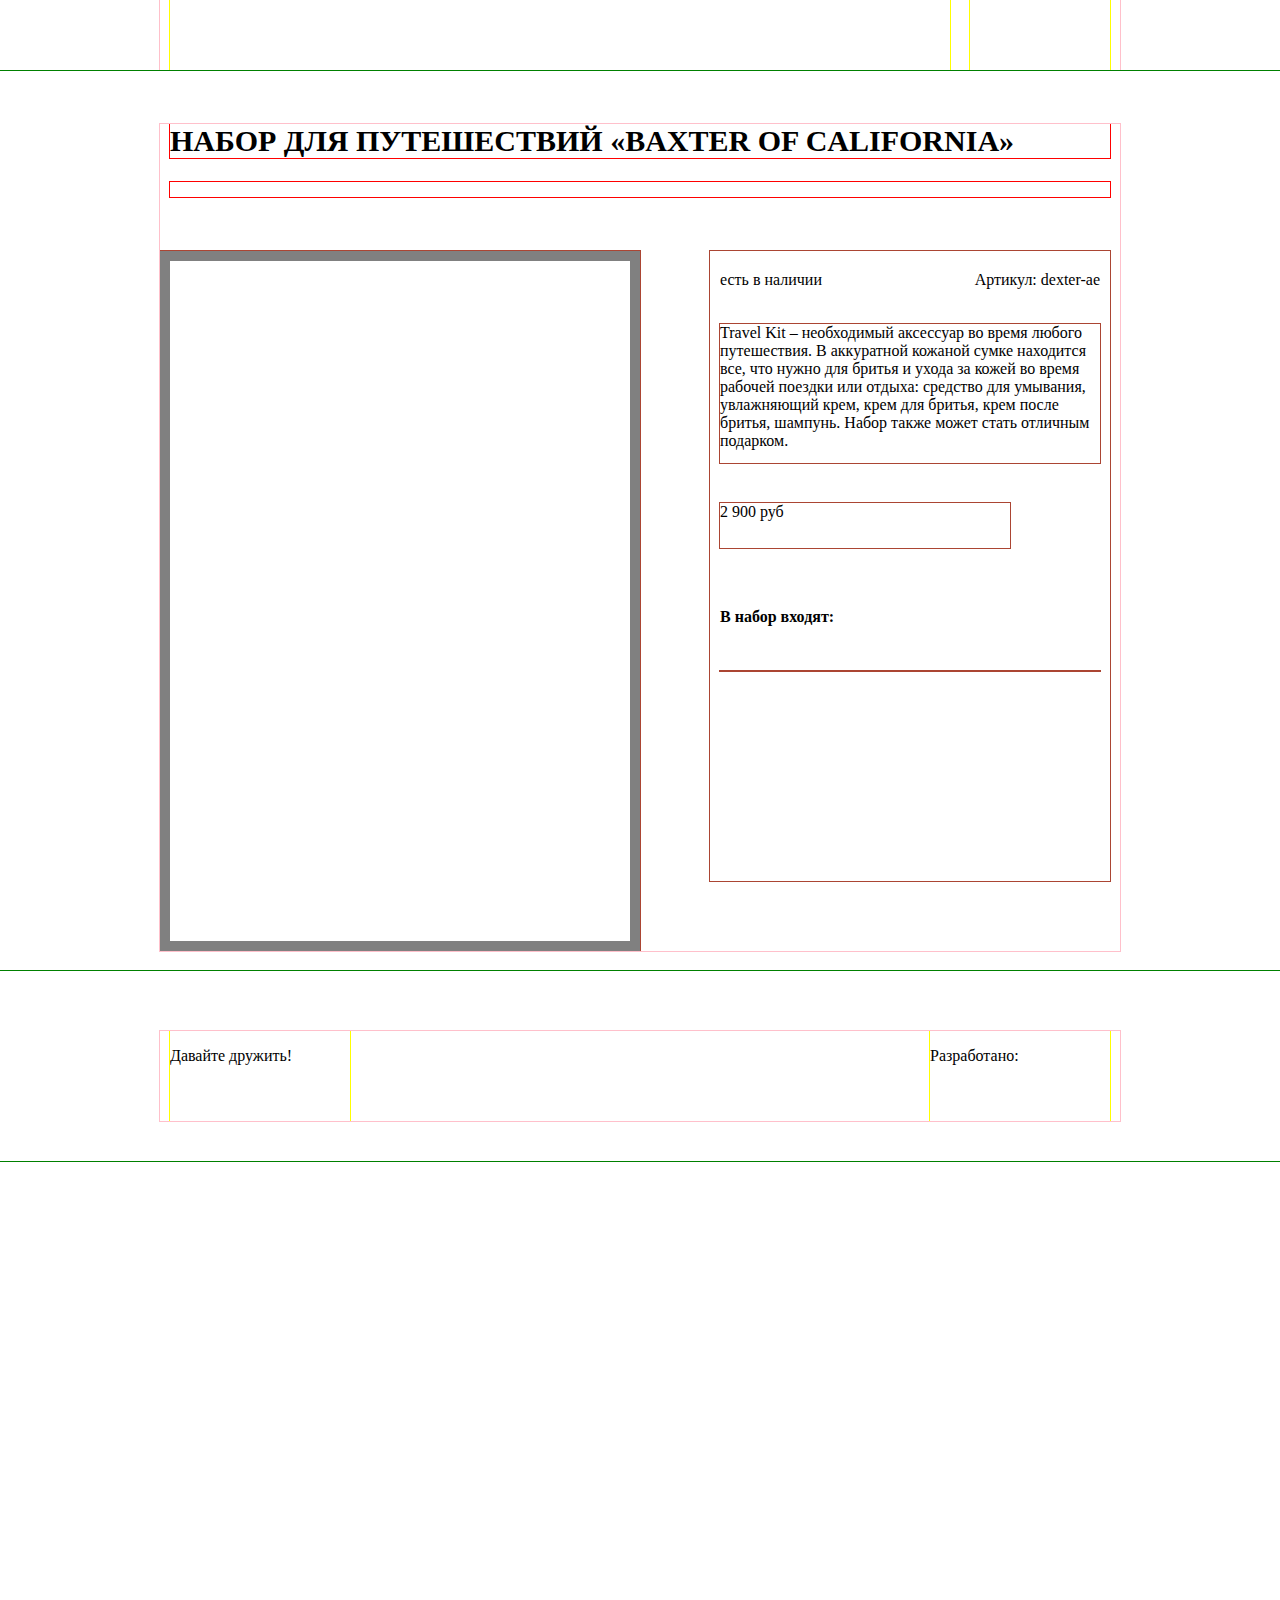
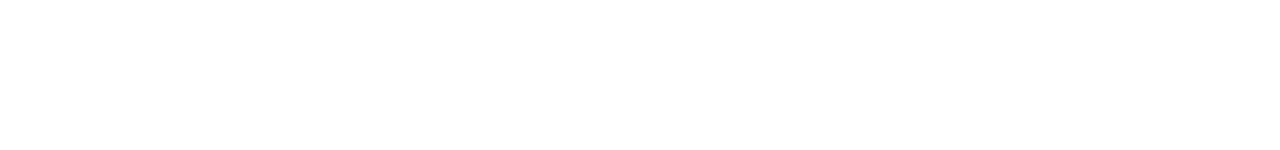
==== item.html @ ddf0040a "Finished grid item.index" ====
<!DOCTYPE html>
<html lang ="ru">
	<head>
		<link href="css/style.css" rel="stylesheet">
		<link href="css/price.css" rel="stylesheet">
		<meta charset="utf-8">
		<title>Барбершоп «Бородинский»</title>
	</head>
	<body>
		<header class="main-header">
			<div class="container clearfix">
				<nav class="main-navigation">
					<ul>
						<li>
							<a href="#">Информация</a>
						</li>
						<li>
							<a href="#">Новости</a>
						</li>
						<li>
							<a href="#">Прайс-лист</a>
						</li>
						<li>
							<a href="#">Магазин</a>
						</li>
						<li>
							<a href="#">Контакты</a>
						</li>
					</ul>
				</nav>
				<div class="user-block">
					<a class="login" href="#">Вход</a>
				</div>
			</div>
		</header>
		<main class="container clearfix">
			<div class="content">
				<h1 class="page-title">набор для путешествий «Baxter of California» </h2>
				<ul class="breadcrumbs">
					<li>
						<a href="#">Главная</a>
						</li>
					<li>
						<a href="#">Магазин</a>
					</li>
					<li>
						<a href="#">Средства для ухода</a>
					</li>
					<li>
						<a href="#">набор для путешествий «Baxter of California» </a>
					</li>
				</ul>
				<div class="item-gallery">
				</div>
				<div class="item-discription ">
				<!--!!!!!!!!!!!!!!itemshop!!!!!!!!-->
					<div class="item-shop clearfix">
						<span class="item-status">
						есть в наличии
						</span>
						<span class="item-articul">
						Артикул: dexter-ae
						</span>
					</div>
						<p class="item-text">
							Travel Kit – необходимый аксессуар во время любого путешествия. В аккуратной кожаной сумке находится все, что нужно для бритья и ухода за кожей во время рабочей поездки или отдыха: средство для умывания, увлажняющий крем, крем для бритья, крем после бритья, шампунь. Набор также может стать отличным подарком.
						</p>
						<div class="product-buy">
						<span class="product-price"> 2 900 руб</span>
						<a class="btn" >Купить</a>
						</div>

							<b class="item-includes">В набор входят:</b>
							<ul class="item-list">
								<li>
								Средство для умывания (50 мл)
								</li>
								<li>
								Увлажняющий крем (50 мл)
								</li>
								<li>
								Крем для бритья (50 мл)
								</li>
								<li>
								Крем после бритья, шампунь (50 мл)
								</li>
								<li>
								Удобная кожаная косметичка
								</li>
							</ul>

				</div>
			</div>
		</main>
		<footer class ="main-footer item"> 
			<div class="container clearfix">
				<section class="footer-contacts">
					БАРБЕРШОП «БОРОДИНСКИЙ» <br>
					АДРЕС: Г. САНКТ-ПЕТЕРБУРГ, УЛ. Б. КОНЮШЕННАЯ, Д. 19/8 <br>
					<a href="#">КАК НАС НАЙТИ?</a><br>
					ТЕЛЕФОН: +7 (495) 666-02-66
				</section>
				<section class="footer-social">
					<p>Давайте дружить!</p>
					<a class="social-btn social-btn-vk" href="#">VK</a>
					<a class="social-btn social-btn-fb" href="#">FB</a>
					<a class="social-btn social-btn-ins" href="#">INS</a>
				</section>
				<section class="footer-copyright">
					<p>Разработано:</p>
					<a class="btn" href="https://htmlacademy.ru">HTMLAcademy.ru</a>
				</section>
			</div>
		</footer>
	</body>
</html>
---- css/style.css ----
html,
body {
	min-width: 1122px;
	min-height: 1750px;
	margin: 0;
	padding: 0;

}

article p,a,li,h3,h4,input,button,form, .footer-contacts,.price{
	display: none;
}



body {

	background-color: white;
   /* background-image: url("../img/bg.jpg");
    background-repeat: no-repeat;
    background-position: center top;
    */


}

.main-header {
	margin-bottom: 60px;

	/*Grid*/

	outline: 1px solid green;
}

.clearfix::after {
	content: "";
	display: table;
	clear: both;
}
.container {
	width:940px;
	padding:0 10px;
	margin: 0 auto;
	
	/*Grid*/

	outline: 1px solid pink;
}

.main-navigation{
	float: left;
	width: 780px;

	/*Grid*/
	
	min-height: 70px;
	outline: 1px solid yellow;
}

.user-block {
	float: right;
	width: 140px;

	/*Grid*/
	
	min-height: 70px;
	outline: 1px solid yellow;
}

.index-logo{
	width: 368px;
	height: 204px;
	margin-right: auto;
	margin-left: auto;
	margin-bottom: 25px;

	/*Grid*/

	outline: 1px solid yellow; 
}
.features{
	margin-bottom: 80px;
}
.features-item {
	float: left;
	width: 300px;
	margin-right: 20px;

	/*Grid*/
	min-height: 175px;
	outline: 1px solid blue;

}

.features-item:last-child {
	margin-right: 0px;
}

.index-content{
	padding: 40px 80px;
	margin-bottom: 35px;
	outline: 1px solid pink ;
}

.index-content-left{
	float:left;
	width:380px;

	/*Grid*/
	min-height: 330px;
	outline: 1px solid orange ;
}

.index-content-right{
	float: right;
	width:300px;
	
	/*Grid*/
	min-height: 330px;
	outline: 1px solid orange;
}
.main-footer {
	margin-top: 65px;
	padding-top:60px;
	padding-bottom:40px;

	outline: 1px solid green;

}


.footer-contacts {
	float: left;
	width: 320px;
	margin-right: 60px;

		/*Grid*/
	
	min-height: 90px;
	outline: 1px solid yellow;
}

.footer-social {
	float: left;
	width: 180px;

		/*Grid*/
	
	min-height: 90px;
	outline: 1px solid yellow;
}

.footer-copyright {
	float: right;
	width: 180px;

		/*Grid*/
	
	min-height: 90px;
	outline: 1px solid yellow;
}
---- css/price.css ----
ul,h1,h2{
	margin:0;
font-family: PT Sans Narrow;
	font-size:  24px;
	text-transform: uppercase;
}

.page-title {
	font-family: PT Sans Narrow;
	font-size:  30px;
	text-transform: uppercase;
	margin-bottom:24px;
	margin-top:-6px;

	/*Grid*/
	display: block;
	outline:1px solid red;
	min-height: 10px;
}

.breadcrumbs{
	margin-bottom: 54px;

	/*Grid*/

	outline:1px solid red;
	height: 15px;

}

.content-title {

	margin-bottom: 56px;

		/*Grid*/
	
	outline:1px solid red;
	min-height: 50px;
}

.price-content {
	margin-bottom: 50px;
	outline:1px solid pink;

}

.price-content-right {


	float:right;
	width:460px;

	outline:1px solid yellow;
	min-height: 230px;


}

.price-content-left {
	float:left;
	width:400px;

	outline:1px solid yellow;
	min-height: 230px;

}

.price-about {

	float:left;
	width:380px;
	margin-right: 80px;
	padding:30px 5px 5px;

	outline:1px solid yellow;
	min-height: 100px;
	

}

.price-about-title,price-content-title{
	outline:1px solid red;
	min-height: 20px;

}
.price-content-title{

	width: 70%;
}

.shop-content-left {
	float:left;
	width:210px;
	margin-right:20px;


	outline:1px solid yellow;
	min-height: 620px;
}

.shop-content-right {
	float:left;
	width:720px;


	margin-right:-10px;
	margin-top: -10px;

	outline:1px solid yellow;
	min-height: 685px;
}
.shop-product {
	float:left;
	width:220px;
	border:10px solid grey;

	outline:1px solid #DB0800;
	min-height: 290px;

}
.page-slider{
	float: left;
	width: 700px;
	margin-top: 25px;
	padding:5px;

	outline:1px solid #AB4533;
	min-height: 35px;

}
footer.shop {
	margin-top: 50px;
}
footer.item{
	margin-top: 20px;
}
img {
	box-sizing: border-box;
}

.item-gallery{
	float: left;
	width: 460px;
	margin-left:-10px;
	border:10px solid grey;

	
	outline:1px solid #AB4533;
	min-height: 680px;
}

.item-discription{
	float: right;
	width: 380px;
	padding:10px;
	padding-top: 20px;

	
	outline:1px solid #AB4533;
	min-height: 600px;

}

.item-status{
	float:left;
}
.item-articul{
	float: right;
}
.item-shop{
	margin-bottom: 35px;
}

.item-text{
	margin-bottom: 40px;

	min-height: 139px;
	outline:1px solid #AB4533;
}

.product-buy{
	width: 290px;

	min-height: 45px;
	outline:1px solid #AB4533;

}
.item-includes{
	display: block;
	margin-top: 60px;
	margin-bottom:45px;
}
.item-list {

	outline:1px solid #AB4533;

}
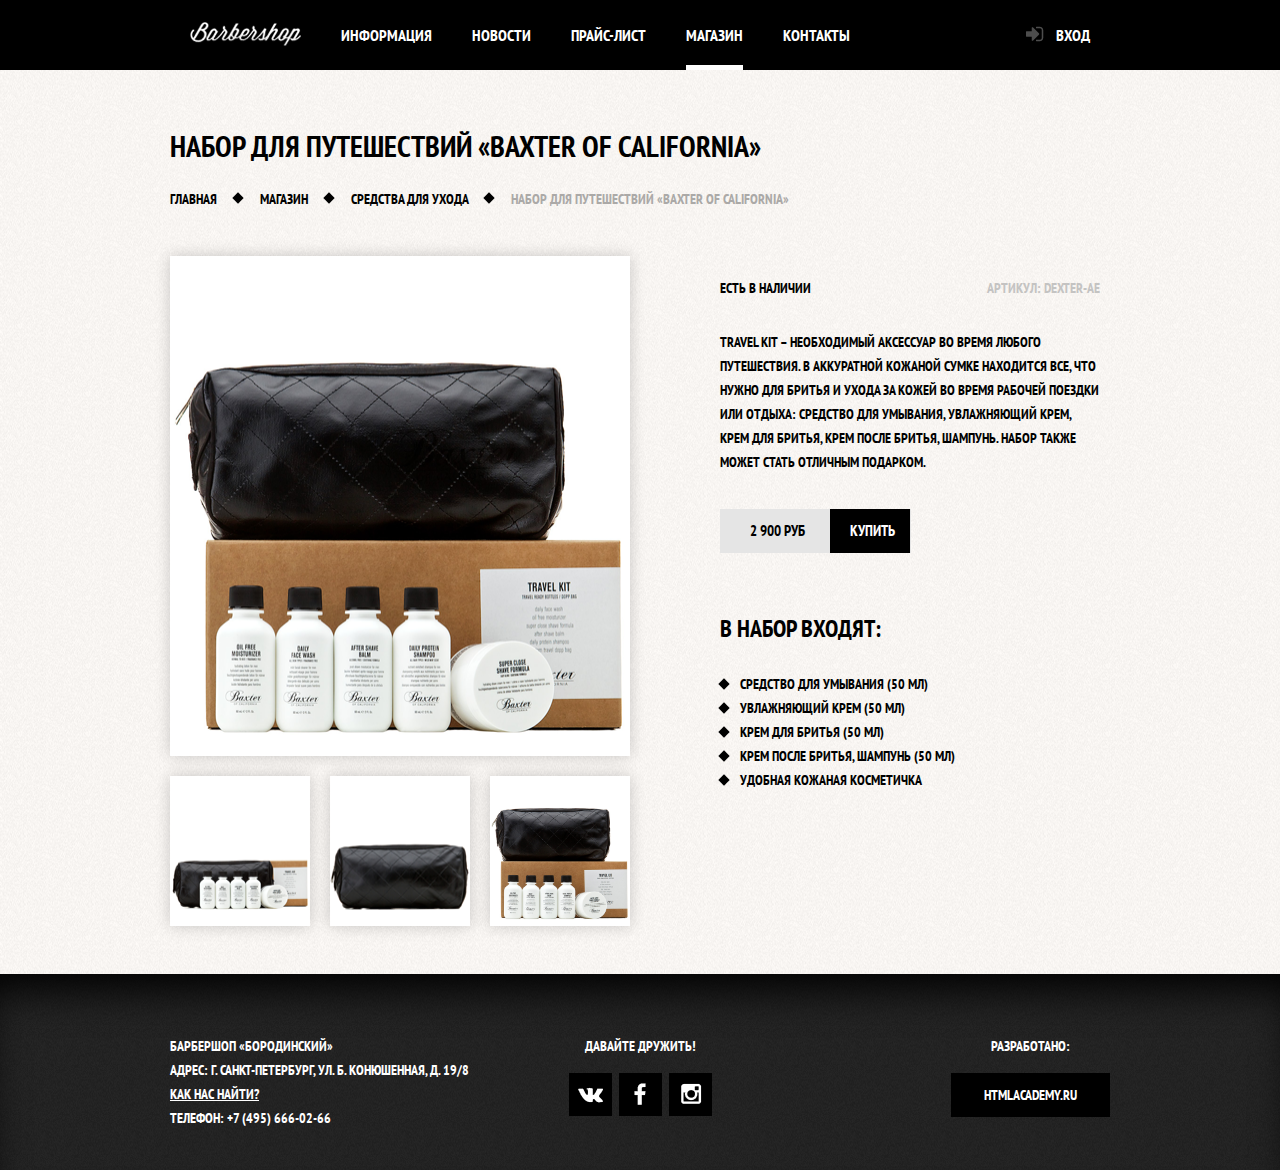
==== commit 2b280127: "Декоративные элементы item.html" ====
--- a/item.html
+++ b/item.html
@@ -1,15 +1,19 @@
 <!DOCTYPE html>
 <html lang ="ru">
 	<head>
+		<link href="https://fonts.googleapis.com/css?family=PT+Sans+Narrow:400,700&amp;subset=cyrillic" rel="stylesheet">
+		<link href="css/normalize.css" rel="stylesheet">
 		<link href="css/style.css" rel="stylesheet">
-		<link href="css/price.css" rel="stylesheet">
 		<meta charset="utf-8">
 		<title>Барбершоп «Бородинский»</title>
 	</head>
-	<body>
+		<body class="inner-page">
 		<header class="main-header">
 			<div class="container clearfix">
 				<nav class="main-navigation">
+					<a class="inner-logo" href="index.html">
+						<img src="img/inner-logo.png" width="111" height="24" alt="Барбершоп Бородинский">
+					</a>
 					<ul>
 						<li>
 							<a href="#">Информация</a>
@@ -17,11 +21,11 @@
 						<li>
 							<a href="#">Новости</a>
 						</li>
-						<li>
-							<a href="#">Прайс-лист</a>
+						<li >
+							<a href="price.html">Прайс-лист</a>
 						</li>
 						<li>
-							<a href="#">Магазин</a>
+							<a class="active">Магазин</a>
 						</li>
 						<li>
 							<a href="#">Контакты</a>
@@ -33,27 +37,32 @@
 				</div>
 			</div>
 		</header>
-		<main class="container clearfix">
-			<div class="content">
-				<h1 class="page-title">набор для путешествий «Baxter of California» </h2>
+		<main class="container">
+			<div class="inner-page-title">
+				<h1>набор для путешествий «Baxter of California» </h1>
 				<ul class="breadcrumbs">
 					<li>
-						<a href="#">Главная</a>
+						<a href="index.html">Главная</a>
 						</li>
 					<li>
-						<a href="#">Магазин</a>
+						<a href="shop.html">Магазин</a>
 					</li>
 					<li>
 						<a href="#">Средства для ухода</a>
 					</li>
-					<li>
-						<a href="#">набор для путешествий «Baxter of California» </a>
+					<li class="current">
+						набор для путешествий «Baxter of California» 
 					</li>
 				</ul>
+			</div>
+				<div class="inner-content-item clearfix">
 				<div class="item-gallery">
+					<img src="img/shop-product1-1.png" width="140" height="150" alt="Galery image">
+					<img src="img/shop-product1-2.png" width="140" height="150" alt="Galery image">
+					<img src="img/shop-product1-3.png" width="140" height="150" alt="Galery image">
+					<img src="img/shop-product1-1.png" width="140" height="150" alt="Galery image">
 				</div>
 				<div class="item-discription ">
-				<!--!!!!!!!!!!!!!!itemshop!!!!!!!!-->
 					<div class="item-shop clearfix">
 						<span class="item-status">
 						есть в наличии
@@ -62,16 +71,18 @@
 						Артикул: dexter-ae
 						</span>
 					</div>
-						<p class="item-text">
+						<p>
 							Travel Kit – необходимый аксессуар во время любого путешествия. В аккуратной кожаной сумке находится все, что нужно для бритья и ухода за кожей во время рабочей поездки или отдыха: средство для умывания, увлажняющий крем, крем для бритья, крем после бритья, шампунь. Набор также может стать отличным подарком.
 						</p>
-						<div class="product-buy">
-						<span class="product-price"> 2 900 руб</span>
-						<a class="btn" >Купить</a>
+						<div class="btn-buy">
+							<a href="#">
+						<span> 2 900 руб</span>
+						<span class="btn" >Купить</span>
+					</a>
 						</div>
 
-							<b class="item-includes">В набор входят:</b>
-							<ul class="item-list">
+							<b>В набор входят:</b>
+							<ul>
 								<li>
 								Средство для умывания (50 мл)
 								</li>
@@ -88,11 +99,10 @@
 								Удобная кожаная косметичка
 								</li>
 							</ul>
-
+						</div>
 				</div>
-			</div>
 		</main>
-		<footer class ="main-footer item"> 
+		<footer class ="main-footer"> 
 			<div class="container clearfix">
 				<section class="footer-contacts">
 					БАРБЕРШОП «БОРОДИНСКИЙ» <br>
--- a/css/style.css
+++ b/css/style.css
@@ -1,161 +1,1148 @@
 html,
 body {
-	min-width: 1122px;
-	min-height: 1750px;
-	margin: 0;
-	padding: 0;
-
-}
-
-article p,a,li,h3,h4,input,button,form, .footer-contacts,.price{
+  margin: 0;
+  padding: 0;
+}
+
+body {
+  min-width: 960px;
+
+  font-weight: 700;
+  font-size: 14px;
+  line-height: 24px;
+  font-family: 'PT Sans Narrow', 'Arial',sans-serif;
+  color: #ffffff;
+  text-transform: uppercase;
+
+  background: #000000 url('../img/bg.jpg') no-repeat center top;
+}
+
+.inner-page {
+  color: #000000;
+
+  background: #f8f5f2 url('../img/pattern-white.png')	;
+}
+
+.clearfix::after {
+  content: '';
+
+  display: table;
+  clear: both;
+}
+
+.container {
+  width: 940px;
+  margin: 0 auto;
+  padding: 0 10px;
+}
+
+.main-header {
+  margin-bottom: 60px;
+
+  color: #ffffff;
+
+  background-color: #000000;
+}
+
+.inner-page .main-header {
+  margin-bottom: 55px;
+}
+
+.main-navigation {
+  float: left;
+  width: 780px;
+}
+
+.main-navigation ul {
+  margin: 0;
+  padding: 0;
+
+  list-style: none;
+  font-size: 0;
+}
+
+.main-navigation li {
+  display: inline-block;
+
+  font-size: 16px;
+  line-height: 20px;
+  vertical-align: top;
+}
+
+.main-navigation a {
+  display: block;
+  padding: 25px 20px;
+
+  color: #ffffff;
+  text-decoration: none;
+}
+
+.main-navigation a:hover {
+  background: #242424;
+}
+
+.main-navigation .active {
+  position: relative;
+
+  background-color: none;
+}
+
+.main-navigation .active a:hover {
+  background: none;
+}
+
+.main-navigation .active:after {
+  content: '';
+  position: absolute;
+  right: 20px;
+  bottom: 0;
+  left: 20px;
+
+  height: 5px;
+
+  background-color: #ffffff;
+}
+
+.main-navigation .inner-logo {
+  float: left;
+  width: 111px;
+  height: 20px;
+  padding-top: 22px;
+}
+
+.main-navigation .inner-logo img {
+  width: 111px;
+  height: 24px;
+}
+
+.main-navigation .inner-logo:hover {
+  background: none;
+}
+
+.user-block {
+  float: right;
+  max-width: 140px;
+}
+
+.login {
+  position: relative;
+
+  display: inline-block;
+  padding: 25px 20px;
+  padding-left: 50px;
+
+  font-size: 16px;
+  line-height: 20px;
+  vertical-align: top;
+  color: #ffffff;
+  text-decoration: none;
+}
+
+.login:hover {
+  background: #242424;
+}
+
+.login::before {
+  content: '';
+  position: absolute;
+  top: 26px;
+  left: 20px;
+
+  width: 18px;
+  height: 18px;
+
+  background: url('../img/sprite.png') no-repeat -15px -263px; 
+  opacity: .3;;
+}
+
+.login:hover::before {
+  opacity: 1;
+}
+
+.index-logo {
+  width: 368px;
+  height: 204px;
+  margin: 0 auto;
+  margin-bottom: 25px;
+}
+.index-logo img {
+  width: 368px;
+  height: 204px;
+}
+
+.features {
+  margin-bottom: 80px;
+}
+
+.features-item {
+  float: left;
+  width: 300px;
+  margin-right: 20px;
+
+  text-align: center;
+}
+
+.features-name {
+  position: relative;
+
+  display: block;
+  margin-bottom: 30px;
+  padding-bottom: 35px;
+
+  font-size: 30px;
+  line-height: 42px;
+}
+
+.features-item:last-child {
+  margin-right: 0;
+}
+
+.features-item p {
+  margin: 10px;
+  margin-bottom: 0;
+}
+
+.features-name::after {
+  content: '';
+  position: absolute;
+  bottom: 0;
+  left: 50%;
+
+  display: block;
+  width: 20px;
+  height: 20px;
+  margin-left: -10px;
+
+  background-color: #ffffff;
+  transform: rotate(45deg);
+}
+
+
+.index-content {
+  margin-bottom: 35px;
+  padding: 40px 80px;
+
+  color: #000000;
+
+  background: url('../img/index-content-shadow.png') no-repeat center,
+  #f8f5f2 url('../img/pattern-white.png')
+  ;
+}
+
+.index-content-left {
+  float: left;
+  width: 380px;
+}
+
+.index-content-right {
+  float: right;
+  width: 300px;
+}
+
+.index-content-title {
+  margin: 0;
+  margin-bottom: 25px;
+
+  font-size: 30px;
+  line-height: 42px;
+}
+
+.index-content p {
+  margin: 0;
+  margin-bottom: 25px;
+}
+
+.news-preview {
+  margin: 0;
+  padding: 0;
+  padding-right: 35px;
+
+  list-style: none;
+}
+
+.news-preview li {
+  margin-bottom: 25px;
+}
+
+.news-preview p {
+  margin-bottom: 0;
+}
+
+.news-preview time {
+  text-transform: none;
+}
+
+.btn {
+  display: inline-block;
+  margin-right: 16px;
+  padding: 10px 33px;
+
+  font-weight: 700;
+  font-size: 14px;
+  line-height: 24px;
+  font-family: 'PT Sans Narrow', 'Arial',sans-serif;
+  vertical-align: top;
+  text-align: center;
+  color: #ffffff;
+  text-transform: uppercase;
+  text-decoration: none;
+
+  background-color: #000000;
+  border: none;
+  cursor: pointer;
+}
+
+.btn:hover,
+.btn:active {
+  background-color: #663d15;
+}
+
+.btn.disabled,
+.btn:disabled {
+  cursor: default;
+  opacity: .5;
+}
+
+.btn.disabled:hover,
+.btn:disabled:hover {
+  background-color: #000000;
+}
+
+.gallery {
+  position: relative;
+
+  height: 260px;
+}
+
+.gallery-content {
+  height: 164px;
+  margin: 0;
+
+  background-color: #cccccc;
+  border: 7px solid #ffffff;
+}
+
+.gallery-content img {
+  width: 286px;
+  height: 164px;
+}
+
+.gallery .btn {
+  position: absolute;
+  bottom: 0;
+
+  width: 140px;
+  margin: 0;
+}
+
+.gallery-prev {
+  left: 0;
+}
+
+.gallery-next {
+  right: 0;
+}
+
+.appointment-form input {
+  float: left;
+  width: 106px;
+  margin-right: 20px;
+  margin-bottom: 20px;
+  padding: 7px 15px;
+
+  font-size: 14px;
+  line-height: 24px;
+  font-family: 'PT Sans Narrow', 'Arial',sans-serif;
+  color: #000000;
+  text-transform: uppercase;
+
+  background-color: #f9f6f3;
+  border: 2px solid #000000;
+}
+
+.appointment-form .btn {
+  clear: both;
+  width: 100%;
+}
+
+.appointment-form input:focus {
+  border: 2px solid #663d15;
+}
+
+.appointment-form input:nth-child(2n) {
+  margin-right: 0;
+}
+
+/*Стили внутренних страниц*/
+
+.inner-page-title {
+  margin-bottom: 45px;
+}
+
+.inner-page-title h1 {
+  margin: 0;
+  margin-bottom: 20px;
+  padding: 0;
+
+  font-size: 30px;
+  line-height: 42px;
+}
+
+.breadcrumbs {
+  margin: 0;
+  padding: 0;
+
+  list-style: none;
+}
+
+.breadcrumbs li {
+  position: relative;
+
+  display: inline;
+  padding-right: 40px;
+}
+
+.breadcrumbs li:after {
+  content: '';
+  position: absolute;
+  top: 4px;
+  right: 18px;
+
+  width: 8px;
+  height: 8px;
+
+  background-color: #000000;
+  transform: rotate(45deg);
+}
+
+.breadcrumbs a {
+  color: #000000;
+  text-decoration: none;
+}
+
+.breadcrumbs a:hover {
+  text-decoration: underline;
+}
+
+.breadcrumbs .current {
+  color: #aba9a7;
+}
+
+.breadcrumbs .current:after {
+  display: none;
+}
+
+/* Общие стили */
+
+.inner-content {
+  margin-bottom: -5px;
+}
+
+.inner-content-item {
+  margin-bottom: -27px;
+}
+
+.inner-content h2 {
+  margin-top: 60px;
+  margin-bottom: 30px;
+
+  font-size: 24px;
+  line-height: 30px;
+}
+
+.inner-content p {
+  margin: 14px 0;
+}
+
+.inner-content h2 + h3 {
+  margin-top: 30px;
+}
+
+.inner-content table {
+  border-collapse: collapse;
+}
+
+.inner-content td {
+  padding: 10px 15px;
+
+  border: 2px solid #000000;
+}
+
+.big-heading {
+  margin-top: 45px;
+  margin-bottom: 65px;
+
+  text-align: center;
+}
+
+.big-heading h2 {
+  position: relative;
+  z-index: 2;
+
+  display: inline-block;
+  margin: 0;
+  padding: 0 25px;
+
+  font-size: 48px;
+  line-height: 48px;
+  text-align: center;
+
+  background: #f8f5f2 url('../img/pattern-white.png')	;
+}
+
+.big-heading:after {
+  content: '';
+  position: relative;
+  top: -25px;
+  z-index: 1;
+
+  display: block;
+
+  border-bottom: 2px solid #000000;
+}
+
+.custom-list-1 {
+  margin: 14px 0;
+  padding: 0;
+
+  list-style: none;
+}
+.custom-list-1 li {
+  position: relative;
+
+  margin-bottom: 15px;
+  padding-left: 20px;
+}
+
+.custom-list-1 li:before {
+  content: '';
+  position: absolute;
+  top: 8px;
+  left: 0;
+
+  width: 8px;
+  height: 8px;
+
+  background-color: #000000;
+  transform: rotate(45deg);
+}
+
+.prices-table {
+  width: 100%;
+}
+
+.prices-table td {
+  width: 50%;
+}
+
+.prices-table td:last-child {
+  text-align: center;
+}
+.short-text {
+  padding-right: 80px;
+}
+
+/*-------------------Item---------------------------------*/
+
+.item-gallery{
+  float: left;
+  width: 480px;
+  
+  margin: 0 -10px;
+
+  font-size: 0;
+
+}
+
+.item-gallery img {
+  
+ 
+  outline-offset: 0;
+  width:140px;
+  height: 150px;
+  
+  box-shadow: 0 0 15px 0 rgba(0,1,1,0.2);
+  float: left;
+  
+  margin: 10px;
+  margin-top: 10px;
+}
+
+.item-gallery img:first-child {
+  width: 460px;
+  height: 500px;
+  margin-right: 0;
+  margin-top: 0;
+
+}
+
+.item-discription{
+  float: right;
+  width: 380px;
+  padding:10px;
+  padding-top: 20px;
+}
+
+.item-status{
+  float:left;
+}
+.item-articul{
+  float: right;
+  color: #c4c3c2;
+}
+.item-shop{
+  margin-bottom: 30px;
+}
+
+.item-discription b {
+  font-weight: 700;
+  font-size: 24px;
+line-height: 31px;
+margin-top: 60px;
+display: block;
+margin-bottom:28px;
+}
+
+.btn-buy{
+  width: 186px;
+  margin-top: 35px;
+  margin-right:-5px; 
+  background: #e5e5e5;
+  padding-left: 5px;
+  font-size: 0;
+}
+
+.btn-buy a{
+  text-decoration: none;
+  color: #000000;
+  font-weight: 700;
+  line-height: 24px;
+
+}
+
+.btn-buy span{
+font-size: 15px;
+  margin: 0;
+  padding: 0;
+  border: 0;
+  padding: 10px 25px;
+  vertical-align: middle;
+
+
+} 
+
+.btn-buy .btn {
+  margin: 0;
+  border: 0;
+  width:40px;
+  padding: 10px 20px;
+
+}
+
+.item-discription ul{
+  margin: 14px 0;
+  padding: 0;
+  list-style: none;
+}
+
+.item-discription li {
+  position: relative;
+  line-height: 24px;
+  font-size:14px;
+  font-weight: 700;
+  padding-left: 20px;
+}
+
+.item-discription li:before {
+  content: '';
+  position: absolute;
+  top: 8px;
+  left: 0;
+
+  width: 8px;
+  height: 8px;
+
+  background-color: #000000;
+  transform: rotate(45deg);
+}
+/*--------Колонки для контейнера price----------*/
+
+.inner-columns {
+  margin: 60px 0;
+}
+
+.inner-column-left,
+.inner-column-right {
+  width: 460px;
+}
+
+.inner-column-left {
+  float: left;
+}
+
+.inner-column-right {
+  float: right;
+}
+
+.inner-column-left *:first-child,
+.inner-column-right *:first-child {
+  margin-top: 0;
+}
+
+.inner-column-left *:last-child,
+.inner-column-right *:last-child {
+  margin-bottom: 0;
+}
+
+/*-------Подвал------*/
+
+.main-footer {
+  margin-top: 65px;
+  padding-top: 60px;
+  padding-bottom: 40px;
+
+  color: #ffffff;
+
+  background: #252525 url('../img/pattern-black.png');
+  box-shadow: inset 0 30px 40px -15px #000000;
+}
+
+
+
+.footer-contacts {
+  float: left;
+  width: 320px;
+  margin-right: 60px;
+}
+.footer-contacts a {
+  color: #ffffff;
+}
+.footer-contacts a:hover {
+  text-decoration: none;
+}
+
+.footer-social {
+  float: left;
+  width: 180px;
+
+  text-align: center;
+}
+
+.footer-social p {
+  margin: 0;
+  margin-bottom: 15px;
+}
+
+.social-btn {
+  display: inline-block;
+  width: 43px;
+  height: 43px;
+  margin: 0 2px;
+
+  font-size: 0;
+  vertical-align: top;
+  text-decoration: none;
+
+  background: #000000 url('../img/sprite.png') no-repeat center;
+
+  transition: background-position: .5s,
+  background-color: .5s
+  ;
+}
+.social-btn:hover {
+  background-color: #ffffff;
+}
+
+.social-btn-vk {
+  background-position: -6px -295px;
+}
+.social-btn-fb {
+  background-position: 0 -47px;
+}
+.social-btn-ins {
+  background-position: -3px -151px;
+}
+.social-btn-vk:hover {
+  background-position: -6px -341px;
+}
+.social-btn-fb:hover {
+  background-position: 0 -99px;
+}
+.social-btn-ins:hover {
+  background-position: -3px -202px;
+}
+
+.footer-copyright {
+  float: right;
+  max-width: 180px;
+}
+
+.footer-copyright p {
+  margin: 0;
+  margin-bottom: 15px;
+
+  text-align: center;
+}
+
+.footer-copyright .btn {
+  margin-right: 0;
+}
+
+.footer-copyright .btn:hover {
+  color: #000000;
+
+  background-color: #ffffff;
+}
+
+/*-----------------------------------Всплывающая форма------------------------*/
+.modal-content {
+  position: fixed;
+  top: 120px;
+  left: 50%;
+  z-index: 2;
+  /*
 	display: none;
-}
-
-
-
-body {
-
-	background-color: white;
-   /* background-image: url("../img/bg.jpg");
+	*/
+
+  width: 300px;
+  margin-left: -230px;
+  padding: 50px 80px;
+
+  color: #000000;
+
+  background: #f8f3f0 url('../img/pattern-white.png');
+  box-shadow: 0 30px 50px rgba(0,0,0,.7);
+}
+
+.modal-content-map {
+  position: fixed;
+  top: 50%;
+  left: 50%;
+  z-index: 1;
+
+  width: 766px;
+  height: 561px;
+  margin-top: -280px;
+  margin-left: -390px;
+
+  background: #e9e5dc url('../img/map.png');
+  border: 7px solid white;
+  box-shadow: 0 30px 50px rgba(0, 0, 0, .7);
+}
+
+.modal-overlay {
+  position: fixed;
+  top: 0;
+  left: 0;
+  z-index: 0;
+
+  width: 100%;
+  height: 100%;
+
+  background: rgba(0, 0, 0, .5);
+}
+
+.modal-content-close {
+  position: absolute;
+  top: 0;
+  right: -34px;
+
+  width: 22px;
+  height: 22px;
+
+  font-size: 0;
+
+  background-color: transparent;
+  border: 0;
+  cursor: pointer;
+}
+.modal-content-close::before,
+.modal-content-close::after {
+  content: '';
+  position: absolute;
+  top: 10px;
+  left: 2px;
+
+  width: 19px;
+  height: 3px;
+
+  background-color: #d0d0d0;
+  border-radius: 1px;
+}
+
+.modal-content-close::before {
+  transform: rotate(45deg);
+}
+
+.modal-content-close::after {
+  transform: rotate(-45deg);
+}
+
+.modal-contrnt h2 {
+  margin: 0;
+  margin-bottom: 20px;
+
+  font-size: 30px;
+  line-height: 42px;
+}
+
+.modal-content p {
+  margin: 0;
+  margin-bottom: 14px;
+}
+
+.modal-content .login-form {
+  margin-top: 30px;
+  margin-bottom: 10px;
+}
+
+.login-form input[type='text'],
+.login-form input[type='password'] {
+  width: 241px;
+  margin: 0;
+  margin-bottom: 10px;
+  padding: 10px 15px;
+  padding-right: 40px;
+
+  font-size: 14px;
+  line-height: 24px;
+  font-family: 'PT Sans Narrow', 'Arial', 'sans-serif';
+  color: #000000;
+  text-transform: uppercase;
+
+  background-color: #f9f6f3;
+  border: 2px solid #000000;
+}
+.login-form input.icon-user {
+  background-image: url(../img/login_sprite.png) ;
+  background-repeat: no-repeat;
+  background-position: 100% 16px;
+}
+
+.login-form input.icon-password {
+  background-image: url(../img/login_sprite.png) ;
+  background-repeat: no-repeat;
+  background-position: 100% -40px;
+}
+
+.login-form .restore {
+  float: right;
+
+  color: #000000;
+}
+
+.login-form .btn {
+  width: 100%;
+  margin-top: 15px;
+}
+
+.login-checkbox {
+  position: relative;
+
+  padding-left: 30px;
+
+  cursor: pointer;
+}
+.login-checkbox:hover {
+  color: #663d15;
+}
+
+
+.login-checkbox input[type='checkbox'] + .checkbox-indicator {
+  position: absolute;
+  top: -3px;
+  left: 0;
+
+  width: 17px;
+  height: 17px;
+
+  border: 2px solid #000000;
+}
+.login-checkbox input[type='checkbox'] {
+  display: none;
+}
+
+
+.login-checkbox input[type='checkbox']:checked + .checkbox-indicator::before,
+.login-checkbox input[type='checkbox']:checked + .checkbox-indicator::after {
+  content: '';
+  position: absolute;
+  top: 8px;
+  left: 1px;
+
+  width: 15px;
+  height: 2px;
+
+  background-color: #000000;
+}
+
+.login-checkbox input[type='checkbox']:checked + .checkbox-indicator::before {
+  transform: rotate(45deg);
+}
+
+.login-checkbox input[type='checkbox']:checked + .checkbox-indicator::aftrer {
+  transform: rotate(-45deg);
+}
+
+.login-checkbox input[type='checkbox']:checked + .checkbox-indicator::before {
+  transform: rotate(45deg);
+}
+
+.login-checkbox input[type='checkbox']:checked + .checkbox-indicator::after {
+  transform: rotate(-45deg);
+}
+
+/*
+.sprite {
+    background-image: url(spritesheet.png);
     background-repeat: no-repeat;
-    background-position: center top;
-    */
-
-
-}
-
-.main-header {
-	margin-bottom: 60px;
-
-	/*Grid*/
-
-	outline: 1px solid green;
-}
-
-.clearfix::after {
-	content: "";
-	display: table;
-	clear: both;
-}
-.container {
-	width:940px;
-	padding:0 10px;
-	margin: 0 auto;
-	
-	/*Grid*/
-
-	outline: 1px solid pink;
-}
-
-.main-navigation{
-	float: left;
-	width: 780px;
-
-	/*Grid*/
-	
-	min-height: 70px;
-	outline: 1px solid yellow;
-}
-
-.user-block {
-	float: right;
-	width: 140px;
-
-	/*Grid*/
-	
-	min-height: 70px;
-	outline: 1px solid yellow;
-}
-
-.index-logo{
-	width: 368px;
-	height: 204px;
-	margin-right: auto;
-	margin-left: auto;
-	margin-bottom: 25px;
-
-	/*Grid*/
-
-	outline: 1px solid yellow; 
-}
-.features{
-	margin-bottom: 80px;
-}
-.features-item {
-	float: left;
-	width: 300px;
-	margin-right: 20px;
-
-	/*Grid*/
-	min-height: 175px;
-	outline: 1px solid blue;
-
-}
-
-.features-item:last-child {
-	margin-right: 0px;
-}
-
-.index-content{
-	padding: 40px 80px;
-	margin-bottom: 35px;
-	outline: 1px solid pink ;
-}
-
-.index-content-left{
+    display: block;
+}
+
+.sprite-ico-checkbox-cross {
+    width: 12px;
+    height: 12px;
+    background-position: -10px -10px;
+}
+
+
+.sprite-ico-login {
+    width: 18px;
+    height: 16px;
+    background-position: -188px -10px;
+}
+
+
+
+
+ul,h1,h2{
+	margin:0;
+}
+
+.page-title {
+	font-family: PT Sans Narrow;
+	font-size:  30px;
+	text-transform: uppercase;
+	margin-bottom:24px;
+	margin-top:-6px;
+
+	display: block;
+
+}
+
+.breadcrumbs{
+	margin-bottom: 54px;
+}
+
+.content-title {
+	margin-bottom: 56px;
+}
+
+.price-content {
+	margin-bottom: 50px;
+}
+
+.price-content-right {
+	float:right;
+	width:460px;
+}
+
+.price-content-left {
+	float:left;
+	width:400px;
+}
+
+.price-about {
 	float:left;
 	width:380px;
-
-	/*Grid*/
-	min-height: 330px;
-	outline: 1px solid orange ;
-}
-
-.index-content-right{
+	margin-right: 80px;
+	padding:30px 5px 5px;
+}
+
+.price-about-title,price-content-title{
+
+
+}
+.price-content-title{
+
+	width: 70%;
+}
+
+.shop-content-left {
+	float:left;
+	width:210px;
+	margin-right:20px;
+}
+
+.shop-content-right {
+	float:left;
+	font-size:0px;
+	width:720px;
+
+	margin-right:-10px;
+	margin-top: -10px;
+}
+.shop-product {
+	display:inline-block;
+	vertical-align: top;
+
+	width:220px;
+	border:10px solid grey;
+
+}
+.page-slider{
+	float: left;
+	width: 700px;
+	margin-top: 25px;
+	padding:5px;
+}
+footer.shop {
+	margin-top: 50px;
+}
+
+img {
+	box-sizing: border-box;
+}
+
+.item-gallery{
+	float: left;
+	width: 460px;
+	margin-left:-10px;
+	border:10px solid grey;
+}
+
+.item-discription{
 	float: right;
-	width:300px;
-	
-	/*Grid*/
-	min-height: 330px;
-	outline: 1px solid orange;
-}
-.main-footer {
-	margin-top: 65px;
-	padding-top:60px;
-	padding-bottom:40px;
-
-	outline: 1px solid green;
-
-}
-
-
-.footer-contacts {
-	float: left;
-	width: 320px;
-	margin-right: 60px;
-
-		/*Grid*/
-	
-	min-height: 90px;
-	outline: 1px solid yellow;
-}
-
-.footer-social {
-	float: left;
-	width: 180px;
-
-		/*Grid*/
-	
-	min-height: 90px;
-	outline: 1px solid yellow;
-}
-
-.footer-copyright {
+	width: 380px;
+	padding:10px;
+	padding-top: 20px;
+}
+
+.item-status{
+	float:left;
+}
+.item-articul{
 	float: right;
-	width: 180px;
-
-		/*Grid*/
-	
-	min-height: 90px;
-	outline: 1px solid yellow;
-}+}
+.item-shop{
+	margin-bottom: 35px;
+}
+
+.item-text{
+	margin-bottom: 40px;
+}
+
+.product-buy{
+	width: 190px;
+}
+
+.item-includes{
+	display: block;
+	margin-top: 60px;
+	margin-bottom:45px;
+}
+.item-list {
+
+
+}
+*/
